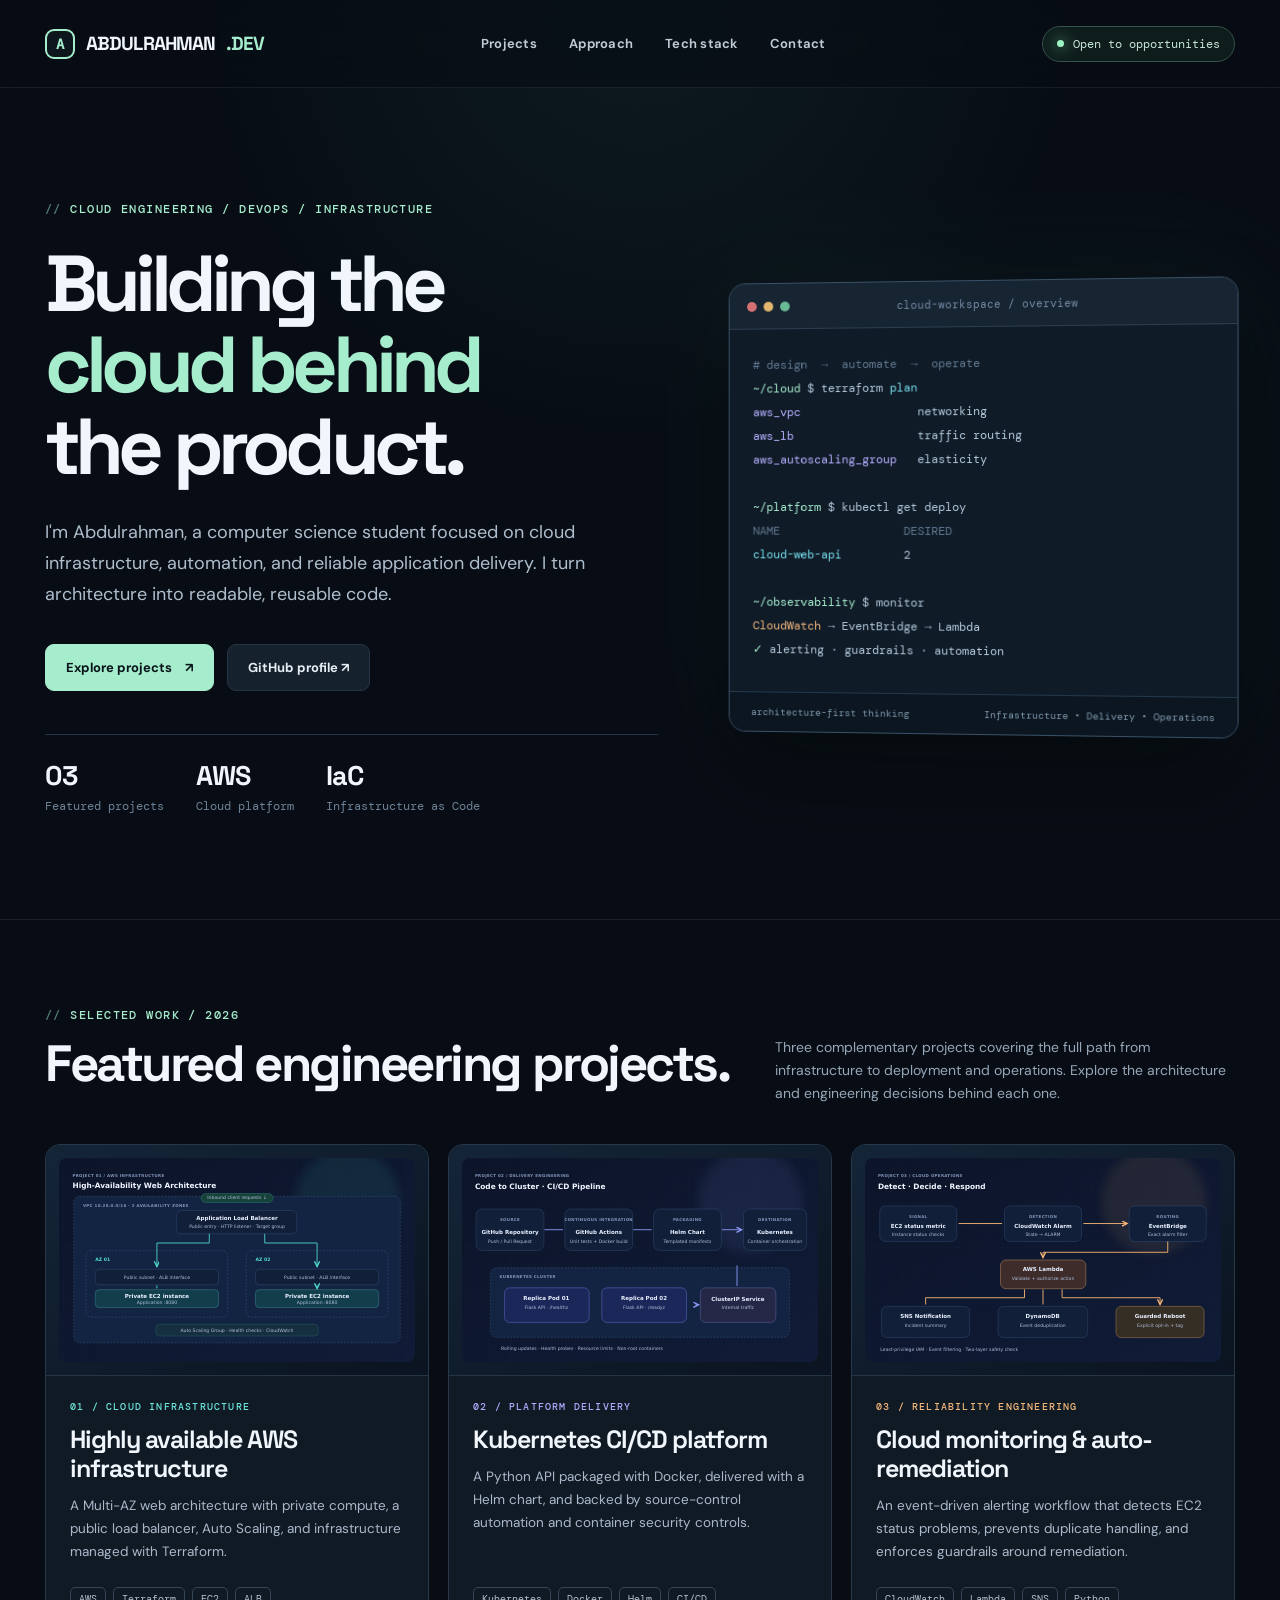
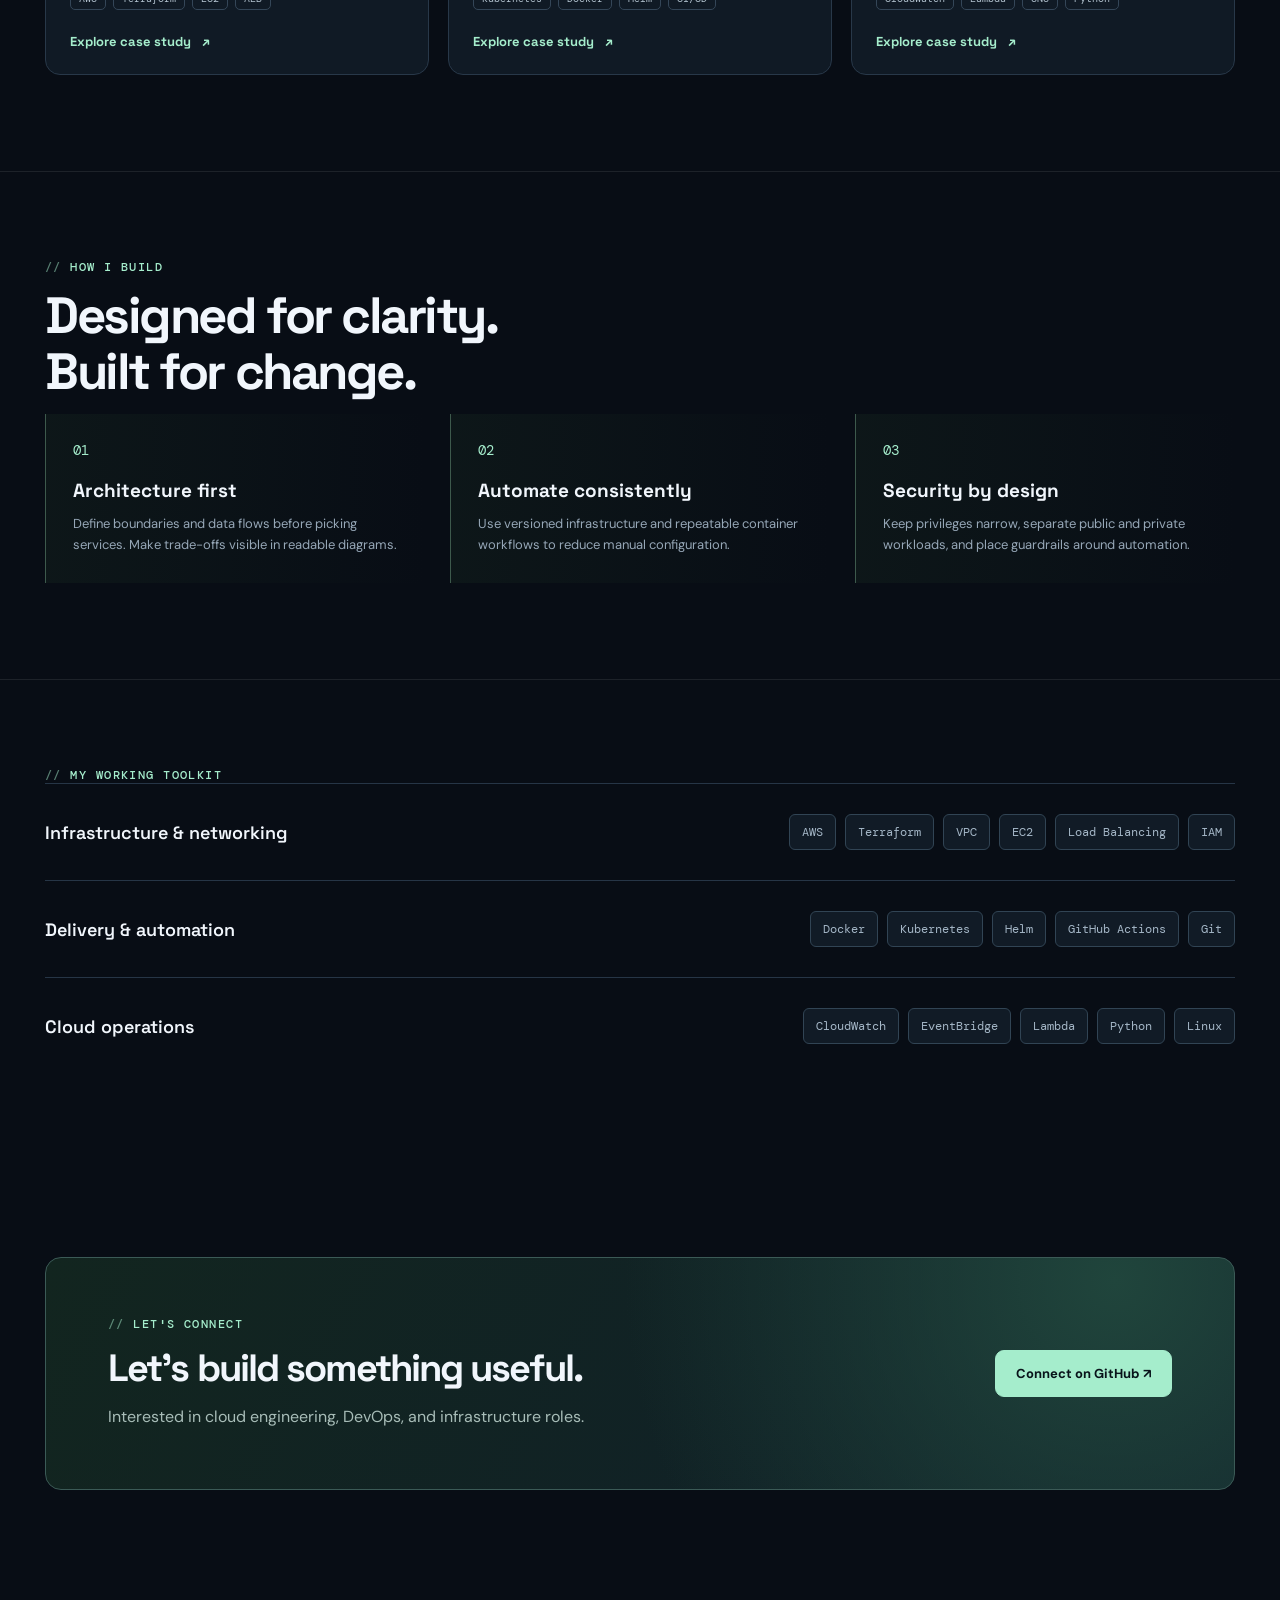
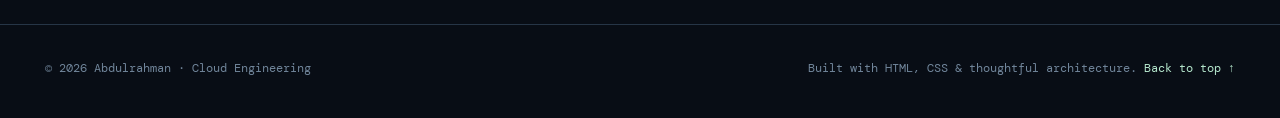
==== index.html @ 6d17c6c2 "Publish cloud engineering portfolio source" ====
<!doctype html><html lang="en"><head>
<meta charset="UTF-8"><meta name="viewport" content="width=device-width,initial-scale=1">
<meta name="description" content="Cloud Engineering & DevOps portfolio: AWS Terraform Infrastructure, Kubernetes CI/CD, and automated cloud monitoring.">
<meta name="theme-color" content="#080d15"><title>Abdulrahman | Cloud Engineering & DevOps</title>
<link rel="stylesheet" href="styles.css"><link rel="icon" href="assets/favicon.svg" type="image/svg+xml">
</head><body>
<a class="skip-link" href="#main">Skip to content</a><div class="ambient" aria-hidden="true"></div>
<header class="site-header"><div class="container nav-wrap"><a class="wordmark" href="index.html" aria-label="Home"><span class="mark">A</span>ABDULRAHMAN<span class="name-light">.DEV</span></a>
<nav id="primary-nav" class="site-nav"><a href="#projects">Projects</a><a href="#approach">Approach</a><a href="#stack">Tech stack</a><a href="#contact">Contact</a></nav>
<div class="top-status"><span class="status-dot"></span>Open to opportunities</div><button class="mobile-toggle" aria-label="Toggle navigation" aria-controls="primary-nav" aria-expanded="false">☰</button></div></header>
<main id="main">
<section class="hero"><div class="container hero-grid"><div>
<div class="eyebrow">Cloud Engineering / DevOps / Infrastructure</div><h1>Building the<br><span class="grad">cloud behind</span><br>the product.</h1>
<p class="lead">I'm Abdulrahman, a computer science student focused on cloud infrastructure, automation, and reliable application delivery. I turn architecture into readable, reusable code.</p>
<div class="hero-actions"><a class="btn btn-primary" href="#projects">Explore projects <span aria-hidden="true">↗</span></a><a class="btn btn-ghost" href="https://github.com/abuda7mm" target="_blank" rel="noopener noreferrer">GitHub profile ↗</a></div>
<div class="stats"><div class="stat"><div class="n">03</div><div class="desc">Featured projects</div></div><div class="stat"><div class="n">AWS</div><div class="desc">Cloud platform</div></div><div class="stat"><div class="n">IaC</div><div class="desc">Infrastructure as Code</div></div></div></div>
<div class="terminal" aria-label="Illustration of infrastructure and deployment workflow"><div class="terminal-head"><span class="dot"></span><span class="dot"></span><span class="dot"></span><span class="terminal-title">cloud-workspace / overview</span></div>
<div class="terminal-code"><span class="comment"># design  →  automate  →  operate</span>
<span class="green">~/cloud</span> $ terraform <span class="cyan">plan</span>
<span class="purple">aws_vpc</span>                 networking
<span class="purple">aws_lb</span>                  traffic routing
<span class="purple">aws_autoscaling_group</span>   elasticity

<span class="green">~/platform</span> $ kubectl get deploy
<span class="comment">NAME                  DESIRED</span>
<span class="cyan">cloud-web-api</span>         2

<span class="green">~/observability</span> $ monitor
<span class="orange">CloudWatch</span> → EventBridge → Lambda
<span class="green">✓</span> alerting · guardrails · automation</div><div class="terminal-footer"><span>architecture-first thinking</span><span>Infrastructure • Delivery • Operations</span></div></div>
</div></section>
<section class="section section-border" id="projects"><div class="container"><div class="section-intro"><div><div class="eyebrow">Selected work / 2026</div><h2>Featured engineering projects.</h2></div><p>Three complementary projects covering the full path from infrastructure to deployment and operations. Explore the architecture and engineering decisions behind each one.</p></div>
<div class="projects-grid">
<article class="project-card"><a class="card-media" href="projects/aws-infrastructure.html"><img src="assets/architecture-aws.svg" alt="Architecture diagram showing an AWS load balancer and EC2 instances across two availability zones" loading="lazy"></a><div class="card-body"><div class="kicker">01 / Cloud infrastructure</div><h3>Highly available AWS infrastructure</h3><p>A Multi-AZ web architecture with private compute, a public load balancer, Auto Scaling, and infrastructure managed with Terraform.</p><div class="tags"><span class="tag">AWS</span><span class="tag">Terraform</span><span class="tag">EC2</span><span class="tag">ALB</span></div><a class="text-link" href="projects/aws-infrastructure.html">Explore case study <span aria-hidden="true">↗</span></a></div></article>
<article class="project-card"><a class="card-media" href="projects/kubernetes-cicd.html"><img src="assets/architecture-kubernetes.svg" alt="GitHub Actions build pipeline connected to a Helm-managed Kubernetes cluster" loading="lazy"></a><div class="card-body"><div class="kicker">02 / Platform delivery</div><h3>Kubernetes CI/CD platform</h3><p>A Python API packaged with Docker, delivered with a Helm chart, and backed by source-control automation and container security controls.</p><div class="tags"><span class="tag">Kubernetes</span><span class="tag">Docker</span><span class="tag">Helm</span><span class="tag">CI/CD</span></div><a class="text-link" href="projects/kubernetes-cicd.html">Explore case study <span aria-hidden="true">↗</span></a></div></article>
<article class="project-card"><a class="card-media" href="projects/cloud-operations.html"><img src="assets/architecture-operations.svg" alt="AWS monitoring architecture with CloudWatch, EventBridge, Lambda, DynamoDB and SNS" loading="lazy"></a><div class="card-body"><div class="kicker">03 / Reliability engineering</div><h3>Cloud monitoring & auto-remediation</h3><p>An event-driven alerting workflow that detects EC2 status problems, prevents duplicate handling, and enforces guardrails around remediation.</p><div class="tags"><span class="tag">CloudWatch</span><span class="tag">Lambda</span><span class="tag">SNS</span><span class="tag">Python</span></div><a class="text-link" href="projects/cloud-operations.html">Explore case study <span aria-hidden="true">↗</span></a></div></article>
</div></div></section>
<section class="section section-border" id="approach"><div class="container"><div class="eyebrow">How I build</div><h2>Designed for clarity.<br>Built for change.</h2><div class="approach"><article><div class="num">01</div><h3>Architecture first</h3><p>Define boundaries and data flows before picking services. Make trade-offs visible in readable diagrams.</p></article><article><div class="num">02</div><h3>Automate consistently</h3><p>Use versioned infrastructure and repeatable container workflows to reduce manual configuration.</p></article><article><div class="num">03</div><h3>Security by design</h3><p>Keep privileges narrow, separate public and private workloads, and place guardrails around automation.</p></article></div></div></section>
<section class="section section-border" id="stack"><div class="container"><div class="eyebrow">My working toolkit</div><div class="stack-section"><h3>Infrastructure & networking</h3><div class="stack-cloud"><span>AWS</span><span>Terraform</span><span>VPC</span><span>EC2</span><span>Load Balancing</span><span>IAM</span></div></div><div class="stack-section"><h3>Delivery & automation</h3><div class="stack-cloud"><span>Docker</span><span>Kubernetes</span><span>Helm</span><span>GitHub Actions</span><span>Git</span></div></div><div class="stack-section"><h3>Cloud operations</h3><div class="stack-cloud"><span>CloudWatch</span><span>EventBridge</span><span>Lambda</span><span>Python</span><span>Linux</span></div></div></div></section>
<section class="section" id="contact"><div class="container"><div class="contact-band"><div><div class="eyebrow">Let's connect</div><h2>Let's build something useful.</h2><p>Interested in cloud engineering, DevOps, and infrastructure roles.</p></div><a class="btn btn-primary" href="https://github.com/abuda7mm" target="_blank" rel="noopener noreferrer">Connect on GitHub ↗</a></div></div></section>
</main><footer class="footer"><div class="container footer-inner"><div>© <span data-year>2026</span> Abdulrahman · Cloud Engineering</div><div>Built with HTML, CSS & thoughtful architecture. <a href="#main">Back to top ↑</a></div></div></footer>
<script src="script.js" defer></script></body></html>
---- styles.css ----
@import url('https://fonts.googleapis.com/css2?family=DM+Mono:wght@400;500&family=DM+Sans:wght@400;500;600;700&family=Space+Grotesk:wght@400;500;600;700&display=swap');
:root{--bg:#080d15;--panel:#101927;--card:#121d2a;--text:#f1f6fc;--muted:#96a7b7;--soft:#6d8397;--line:#263546;--accent:#a5edcc;--cyan:#6be5dc;--purple:#b2aaff;--orange:#f4b77b;--max:1190px;--mono:'DM Mono',monospace;--sans:'DM Sans',Arial,sans-serif;--head:'Space Grotesk',var(--sans)}
*{box-sizing:border-box}html{scroll-behavior:smooth}body{margin:0;background:var(--bg);color:var(--text);font-family:var(--sans);font-size:16px;line-height:1.66;overflow-x:hidden}
a{color:inherit;text-decoration:none}button{font:inherit}::selection{background:#a5edcc;color:#0a1119}:focus-visible{outline:2px solid var(--accent);outline-offset:5px}img{max-width:100%;display:block}.container{width:min(var(--max),calc(100% - 56px));margin:auto}.skip-link{position:absolute;left:-9999px;top:8px;background:var(--accent);color:#080d15;padding:9px;z-index:20}.skip-link:focus{left:8px}
body:before{content:'';position:absolute;z-index:-1;left:50%;transform:translateX(-50%);top:-400px;width:1100px;height:950px;opacity:.27;background:radial-gradient(ellipse at 50% 43%,#19403e,transparent 56%)}.ambient{position:absolute;inset:0;pointer-events:none;z-index:-1;background:linear-gradient(90deg,transparent 49.92%,#ffffff04 50%,transparent 50.08%);background-size:86px 86px;mask-image:linear-gradient(to bottom,#0007,transparent 790px)}
.site-header{height:88px;display:flex;align-items:center;border-bottom:1px solid #ffffff12;background:#080d15b3;backdrop-filter:blur(18px);position:sticky;top:0;z-index:10}.nav-wrap{display:flex;align-items:center;justify-content:space-between;gap:32px}.wordmark{display:flex;align-items:center;gap:11px;font:700 19px var(--head);letter-spacing:-.9px;white-space:nowrap}.mark{width:30px;height:30px;border:2px solid #a5edcc;border-radius:9px;display:grid;place-items:center;font:700 14px var(--mono);color:#a5edcc;background:#a5edcc0c}.name-light{color:var(--accent)}.site-nav{display:flex;gap:32px;align-items:center}.site-nav a{color:#c1ccd8;font-size:13px;font-weight:650;letter-spacing:.02em;transition:color .2s}.site-nav a:hover,.site-nav a[aria-current=page]{color:var(--accent)}.top-status{display:flex;align-items:center;gap:9px;border:1px solid #345247;background:#142822a3;padding:9px 14px;border-radius:30px;color:#c6e5d7;font:12px var(--mono)}.status-dot{width:7px;height:7px;background:#9df5c4;border-radius:100%;box-shadow:0 0 15px #9df5c4}.mobile-toggle{display:none;background:transparent;color:#fff;border:1px solid var(--line);width:40px;height:40px;border-radius:9px;cursor:pointer;font-size:18px}
.eyebrow{font:500 12px var(--mono);color:var(--accent);letter-spacing:.12em;text-transform:uppercase}.eyebrow:before{content:'// ';opacity:.5}.hero{padding:113px 0 105px}.hero-grid{display:grid;grid-template-columns:1.09fr .91fr;align-items:center;gap:66px}.hero h1{font:700 clamp(49px,6.2vw,89px)/1.025 var(--head);letter-spacing:-.073em;margin:26px 0 30px}.hero h1 .grad{color:#a5edcc}.hero .lead{max-width:630px;color:#afbecd;font-size:18px;line-height:1.72;margin:0 0 34px}.hero-actions{display:flex;gap:13px;flex-wrap:wrap}.btn{display:inline-flex;align-items:center;justify-content:center;gap:13px;padding:12px 20px;border-radius:9px;font-size:13px;font-weight:700;border:1px solid var(--line);transition:.18s}.btn:hover{transform:translateY(-2px);border-color:#a5edcc99}.btn-primary{background:var(--accent);border-color:var(--accent);color:#08131a}.btn-ghost{color:#e6eef5;background:#15212c}.stats{display:flex;flex-wrap:wrap;gap:32px;margin-top:43px;padding-top:25px;border-top:1px solid var(--line)}.stat .n{font:700 27px var(--head);letter-spacing:-1px;line-height:1.2}.stat .desc{font:12px var(--mono);color:var(--soft);margin-top:5px}
.terminal{border-radius:17px;overflow:hidden;background:#101b28;border:1px solid #395167;box-shadow:0 45px 85px #0007,0 0 120px #4bdbad10;position:relative;transform:perspective(1100px) rotateY(-4deg)}.terminal-head{height:46px;border-bottom:1px solid #2c3e50;display:flex;gap:7px;align-items:center;padding:0 18px;background:#172432}.dot{width:10px;height:10px;border-radius:50%;background:#d37172}.dot:nth-child(2){background:#e1b86d}.dot:nth-child(3){background:#68bb94}.terminal-title{color:#748ca5;font:11px var(--mono);margin:auto;padding-right:37px}.terminal-code{padding:24px 24px 31px;font:12px/2 var(--mono);white-space:pre-wrap;color:#b2c8d9}.green{color:#a5edcc}.cyan{color:#75ddec}.purple{color:#b6b0ff}.orange{color:#f0b67b}.comment{color:#60788f}.terminal-footer{padding:13px 22px;background:#0c1621;border-top:1px solid #23394b;display:flex;justify-content:space-between;color:#7c98aa;font:10px var(--mono);gap:10px}
.section{padding:87px 0 96px}.section-border{border-top:1px solid #ffffff16}.section-intro{display:flex;justify-content:space-between;gap:30px;align-items:end;margin-bottom:39px}.section h2{font:700 clamp(34px,4vw,51px)/1.11 var(--head);letter-spacing:-.048em;margin:13px 0}.section-intro p{max-width:460px;color:var(--muted);margin:0;font-size:14px}.projects-grid{display:grid;grid-template-columns:repeat(3,minmax(0,1fr));gap:19px}.project-card{display:flex;flex-direction:column;background:#101a25;border:1px solid #283849;border-radius:15px;overflow:hidden;transition:transform .2s,border-color .2s}.project-card:hover{transform:translateY(-5px);border-color:#578b86}.card-media{padding:13px;background:linear-gradient(150deg,#142538,#0b1420);border-bottom:1px solid var(--line)}.card-media img{border-radius:8px;aspect-ratio:1.75;object-fit:cover;width:100%}.card-body{padding:24px;display:flex;flex-direction:column;flex:1}.kicker{font:500 10px var(--mono);letter-spacing:.12em;color:var(--cyan);text-transform:uppercase}.project-card:nth-child(2) .kicker{color:var(--purple)}.project-card:nth-child(3) .kicker{color:var(--orange)}.project-card h3{font:650 25px/1.16 var(--head);letter-spacing:-.04em;margin:12px 0 12px}.project-card p{font-size:13.5px;color:#aab9ca;line-height:1.7;flex:1;margin:0}.tags{display:flex;flex-wrap:wrap;gap:7px;margin:23px 0}.tag{border:1px solid #344658;color:#b4c4d0;border-radius:5px;padding:4px 8px;font:10px var(--mono)}.text-link{color:var(--accent);font:700 13px var(--head);display:inline-flex;gap:11px;align-items:center}.text-link:hover{gap:15px}.approach{display:grid;grid-template-columns:1fr 1fr 1fr;gap:25px}.approach article{padding:27px;border-left:1px solid #3d594c;background:linear-gradient(90deg,#14241e6b,transparent)}.approach .num{font:14px var(--mono);color:var(--accent)}.approach h3{font:700 19px var(--head);margin:19px 0 10px}.approach p{font-size:13px;color:var(--muted);margin:0}.stack-section{display:flex;justify-content:space-between;align-items:center;gap:32px;padding:30px 0;border-top:1px solid var(--line)}.stack-section h3{font:600 18px var(--head);margin:0}.stack-cloud{display:flex;flex-wrap:wrap;gap:9px;justify-content:flex-end}.stack-cloud span{font:12px var(--mono);border:1px solid #314454;border-radius:6px;padding:9px 12px;color:#a5b7c7;background:#111b26}
.contact-band{padding:58px 62px;border-radius:16px;border:1px solid #3b5a56;background:radial-gradient(circle at 90% 10%,#20453c,transparent 45%),linear-gradient(120deg,#12251f,#10202a);display:flex;align-items:center;justify-content:space-between;gap:28px}.contact-band h2{margin:12px 0 12px;font:700 38px var(--head);letter-spacing:-.05em}.contact-band p{color:#a8bdb8;margin:0}.footer{padding:35px 0 42px;border-top:1px solid var(--line);margin-top:38px}.footer-inner{display:flex;justify-content:space-between;gap:25px;color:#71869b;font:12px var(--mono)}.footer-inner a{color:#b6e8ce}
/* detail pages */
.detail-hero{padding:84px 0 65px}.breadcrumbs{font:12px var(--mono);color:#8c9ba8;margin-bottom:35px}.breadcrumbs a{color:#a7e6ca}.detail-hero h1{font:700 clamp(45px,6vw,75px)/1.07 var(--head);letter-spacing:-.062em;max-width:1020px;margin:22px 0}.detail-summary{font-size:19px;color:#a9bbca;max-width:760px;margin-bottom:26px}.detail-main-image{width:100%;border:1px solid #3d5266;background:#101927;border-radius:17px;padding:9px;margin-top:40px}.detail-main-image img{width:100%;border-radius:10px}.image-caption{color:#738aa0;font:11px var(--mono);margin:13px 0 0;text-align:center}.detail-grid{display:grid;grid-template-columns:minmax(0,2fr) minmax(240px,1fr);gap:84px;margin:8px 0 74px}.detail-copy h2{font:700 30px var(--head);letter-spacing:-.05em;line-height:1.2;margin:39px 0 15px}.detail-copy h2:first-child{margin-top:0}.detail-copy p{color:#b2c0cd;font-size:15px;line-height:1.87}.detail-copy ul{color:#b2c0cd;line-height:2;padding-left:21px}.detail-copy li{padding-left:6px}.detail-copy strong{color:#f2f7fa}.aside{border-top:1px solid var(--line);padding-top:20px}.aside-label{font:10px var(--mono);text-transform:uppercase;letter-spacing:.16em;color:#8c9fae}.aside-value{font:13px var(--mono);line-height:1.9;color:#d4e1ec;margin:10px 0 30px}.aside .tag{display:inline-flex;margin:0 4px 7px 0}.aside a.btn{width:100%;margin:5px 0}.steps{display:grid;grid-template-columns:repeat(3,minmax(0,1fr));gap:18px;margin-top:23px}.step{padding:23px;border:1px solid var(--line);background:#111c27;border-radius:12px}.step-index{font:14px var(--mono);color:#96e9cb}.step h3{font:600 17px var(--head);margin:13px 0 8px}.step p{font-size:13px;color:#9aafbf;margin:0}.code-card{margin:21px 0 10px;background:#0c1522;border:1px solid #273b4b;border-radius:12px;overflow:auto}.code-heading{background:#152231;color:#a1b4c8;padding:12px 19px;border-bottom:1px solid #294052;font:11px var(--mono)}.code-card pre{padding:20px 23px;color:#c8e2da;font:12px/1.9 var(--mono);margin:0;overflow-x:auto}.back-projects{padding:24px 0 48px;border-top:1px solid var(--line)}
@media(max-width:1050px){.hero-grid{grid-template-columns:1fr;gap:43px}.hero{padding:85px 0}.terminal{transform:none;max-width:710px}.projects-grid{grid-template-columns:1fr 1fr}.approach{grid-template-columns:1fr 1fr}.detail-grid{gap:35px}.hero h1{max-width:800px}}
@media(max-width:700px){.container{width:min(var(--max),calc(100% - 32px))}.site-header{height:71px}.top-status{display:none}.mobile-toggle{display:block}.site-nav{display:none;position:absolute;top:70px;left:0;right:0;background:#101926;border-bottom:1px solid var(--line);padding:19px;flex-direction:column;gap:18px}.site-nav[data-open=true]{display:flex}.hero{padding:67px 0 77px}.hero h1{font-size:clamp(45px,12.5vw,70px)}.hero .lead{font-size:16px}.terminal-code{font-size:10px;padding:14px}.stats{gap:24px}.section{padding:64px 0}.section-intro{display:block}.section-intro p{margin-top:14px}.projects-grid,.approach,.detail-grid,.steps{grid-template-columns:1fr}.contact-band{padding:33px 27px;display:block}.contact-band .btn{margin-top:25px}.contact-band h2{font-size:32px}.stack-section{display:block}.stack-cloud{justify-content:flex-start;margin-top:20px}.footer-inner{display:block}.footer-inner div+div{margin-top:12px}.detail-hero{padding:56px 0 47px}.detail-hero h1{font-size:44px}.detail-summary{font-size:16px}.detail-grid{gap:10px}.aside{order:-1}.detail-main-image{margin-top:22px}}
@media(prefers-reduced-motion:reduce){html{scroll-behavior:auto}*,*:before,*:after{transition:none!important}}
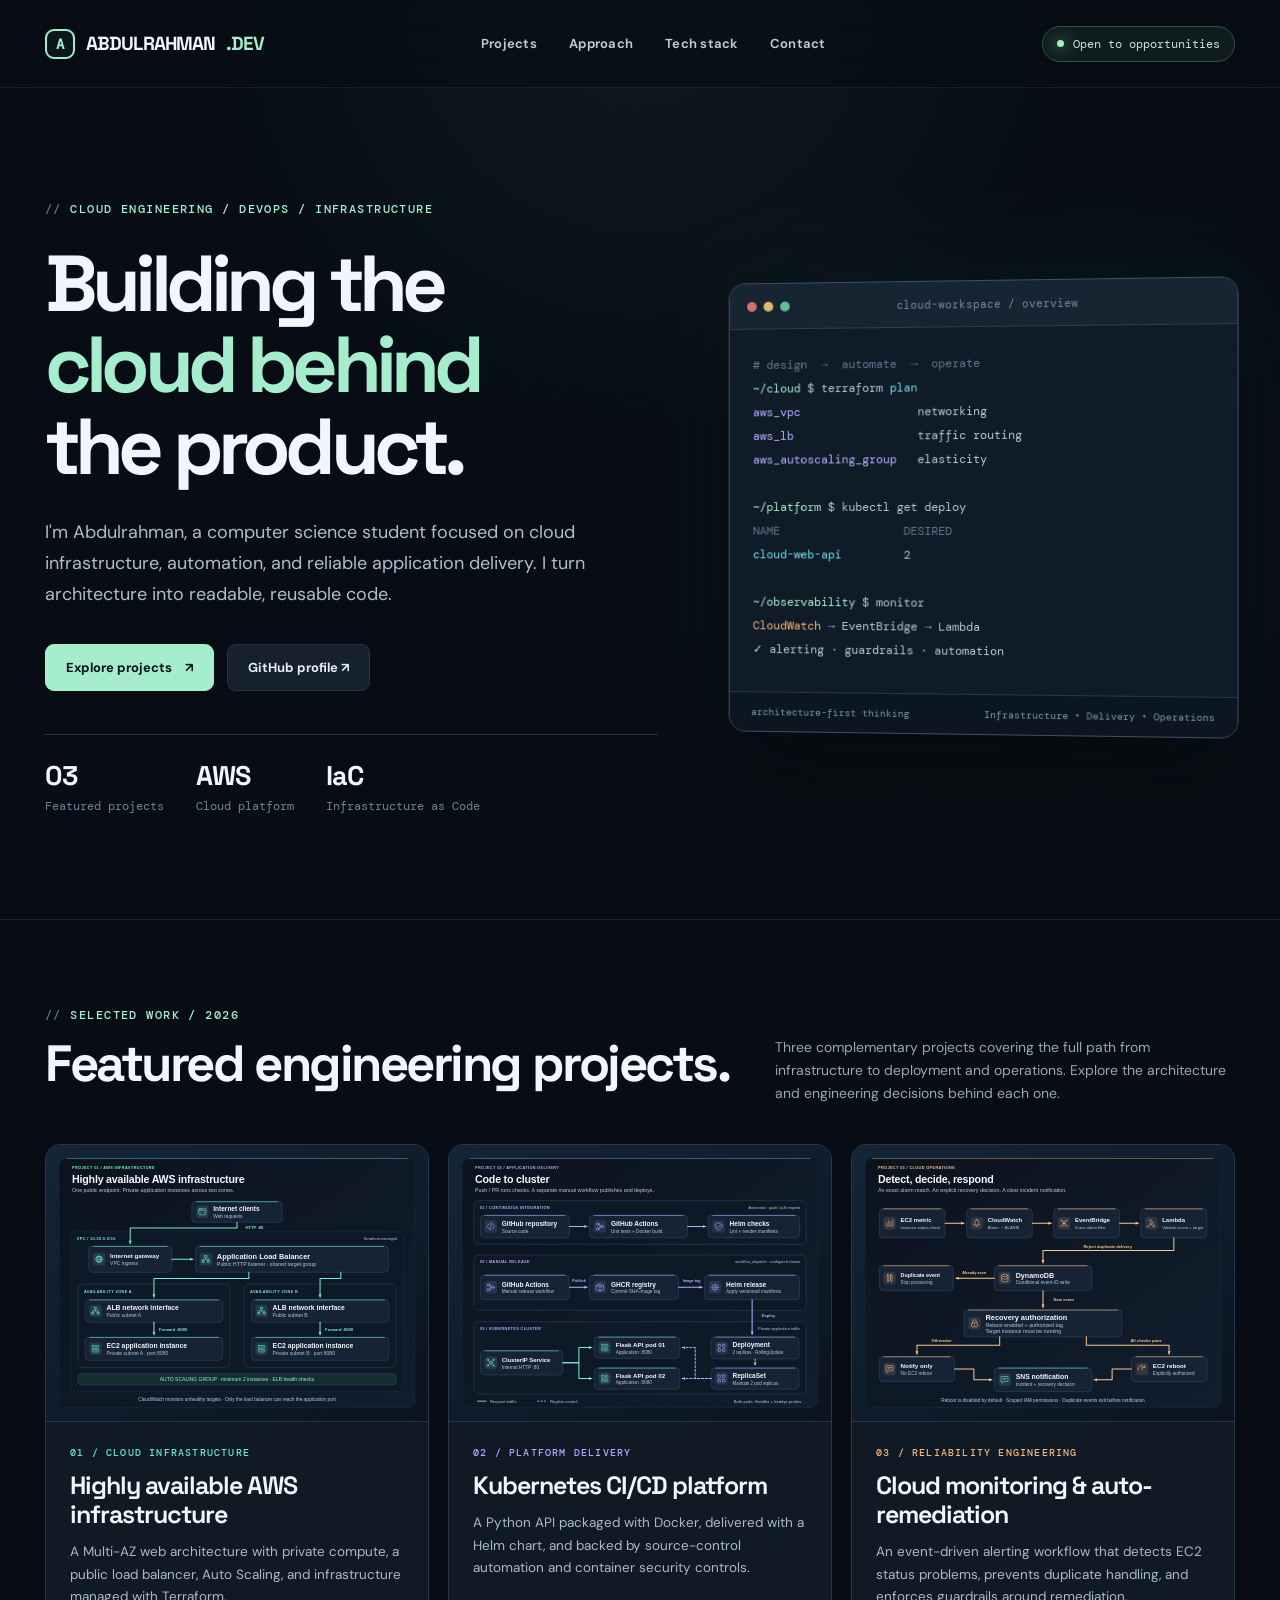
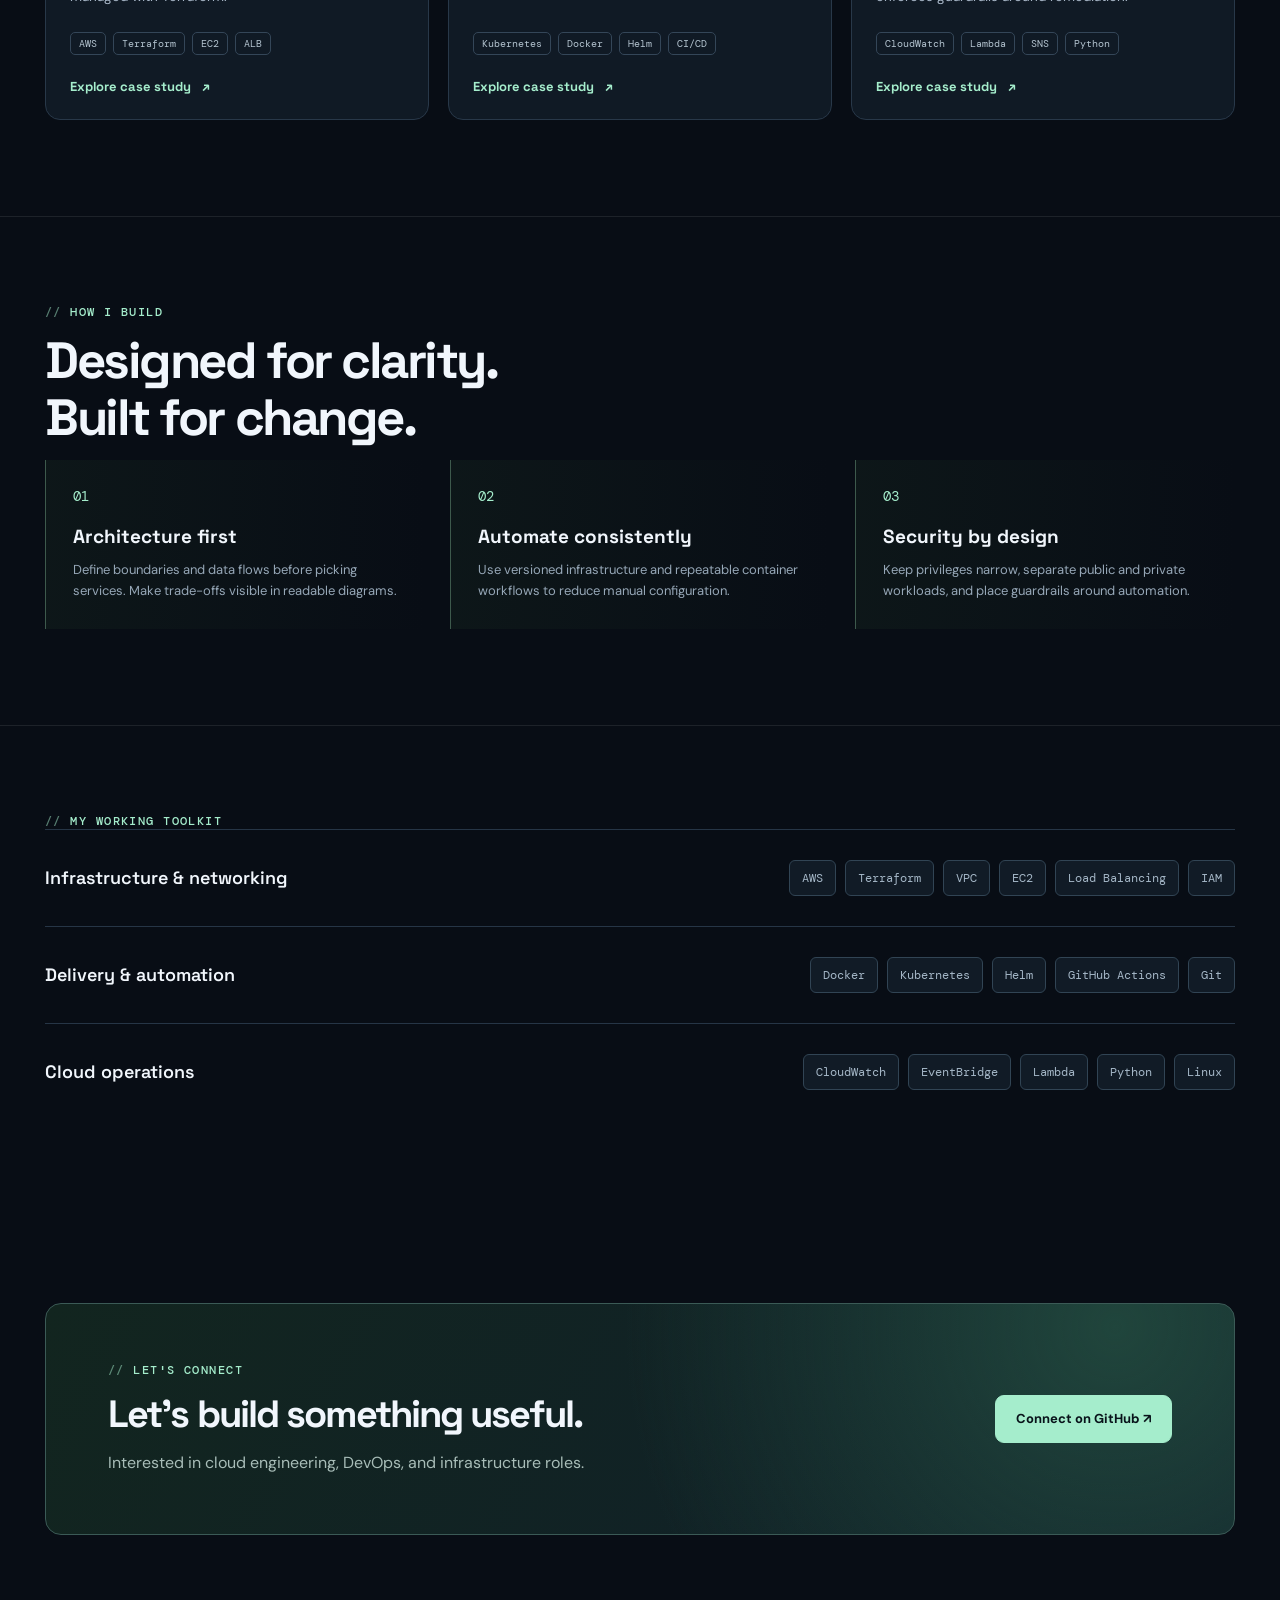
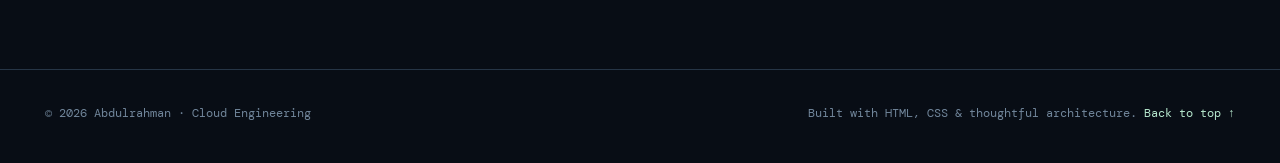
==== commit 0e854209: "Redraw architecture diagrams with accurate flows and mobile layouts" ====
--- a/index.html
+++ b/index.html
@@ -2,7 +2,7 @@
 <meta charset="UTF-8"><meta name="viewport" content="width=device-width,initial-scale=1">
 <meta name="description" content="Cloud Engineering & DevOps portfolio: AWS Terraform Infrastructure, Kubernetes CI/CD, and automated cloud monitoring.">
 <meta name="theme-color" content="#080d15"><title>Abdulrahman | Cloud Engineering & DevOps</title>
-<link rel="stylesheet" href="styles.css"><link rel="icon" href="assets/favicon.svg" type="image/svg+xml">
+<link rel="stylesheet" href="styles.css?v=20261029-diagrams"><link rel="icon" href="assets/favicon.svg" type="image/svg+xml">
 </head><body>
 <a class="skip-link" href="#main">Skip to content</a><div class="ambient" aria-hidden="true"></div>
 <header class="site-header"><div class="container nav-wrap"><a class="wordmark" href="index.html" aria-label="Home"><span class="mark">A</span>ABDULRAHMAN<span class="name-light">.DEV</span></a>
@@ -31,12 +31,13 @@
 </div></section>
 <section class="section section-border" id="projects"><div class="container"><div class="section-intro"><div><div class="eyebrow">Selected work / 2026</div><h2>Featured engineering projects.</h2></div><p>Three complementary projects covering the full path from infrastructure to deployment and operations. Explore the architecture and engineering decisions behind each one.</p></div>
 <div class="projects-grid">
-<article class="project-card"><a class="card-media" href="projects/aws-infrastructure.html"><img src="assets/architecture-aws.svg" alt="Architecture diagram showing an AWS load balancer and EC2 instances across two availability zones" loading="lazy"></a><div class="card-body"><div class="kicker">01 / Cloud infrastructure</div><h3>Highly available AWS infrastructure</h3><p>A Multi-AZ web architecture with private compute, a public load balancer, Auto Scaling, and infrastructure managed with Terraform.</p><div class="tags"><span class="tag">AWS</span><span class="tag">Terraform</span><span class="tag">EC2</span><span class="tag">ALB</span></div><a class="text-link" href="projects/aws-infrastructure.html">Explore case study <span aria-hidden="true">↗</span></a></div></article>
-<article class="project-card"><a class="card-media" href="projects/kubernetes-cicd.html"><img src="assets/architecture-kubernetes.svg" alt="GitHub Actions build pipeline connected to a Helm-managed Kubernetes cluster" loading="lazy"></a><div class="card-body"><div class="kicker">02 / Platform delivery</div><h3>Kubernetes CI/CD platform</h3><p>A Python API packaged with Docker, delivered with a Helm chart, and backed by source-control automation and container security controls.</p><div class="tags"><span class="tag">Kubernetes</span><span class="tag">Docker</span><span class="tag">Helm</span><span class="tag">CI/CD</span></div><a class="text-link" href="projects/kubernetes-cicd.html">Explore case study <span aria-hidden="true">↗</span></a></div></article>
-<article class="project-card"><a class="card-media" href="projects/cloud-operations.html"><img src="assets/architecture-operations.svg" alt="AWS monitoring architecture with CloudWatch, EventBridge, Lambda, DynamoDB and SNS" loading="lazy"></a><div class="card-body"><div class="kicker">03 / Reliability engineering</div><h3>Cloud monitoring & auto-remediation</h3><p>An event-driven alerting workflow that detects EC2 status problems, prevents duplicate handling, and enforces guardrails around remediation.</p><div class="tags"><span class="tag">CloudWatch</span><span class="tag">Lambda</span><span class="tag">SNS</span><span class="tag">Python</span></div><a class="text-link" href="projects/cloud-operations.html">Explore case study <span aria-hidden="true">↗</span></a></div></article>
+<article class="project-card"><a class="card-media" href="projects/aws-infrastructure.html"><img src="assets/architecture-aws.svg?v=20261029-diagrams" alt="Architecture diagram showing an AWS load balancer and EC2 instances across two availability zones" loading="lazy"></a><div class="card-body"><div class="kicker">01 / Cloud infrastructure</div><h3>Highly available AWS infrastructure</h3><p>A Multi-AZ web architecture with private compute, a public load balancer, Auto Scaling, and infrastructure managed with Terraform.</p><div class="tags"><span class="tag">AWS</span><span class="tag">Terraform</span><span class="tag">EC2</span><span class="tag">ALB</span></div><a class="text-link" href="projects/aws-infrastructure.html">Explore case study <span aria-hidden="true">↗</span></a></div></article>
+<article class="project-card"><a class="card-media" href="projects/kubernetes-cicd.html"><img src="assets/architecture-kubernetes.svg?v=20261029-diagrams" alt="GitHub Actions build pipeline connected to a Helm-managed Kubernetes cluster" loading="lazy"></a><div class="card-body"><div class="kicker">02 / Platform delivery</div><h3>Kubernetes CI/CD platform</h3><p>A Python API packaged with Docker, delivered with a Helm chart, and backed by source-control automation and container security controls.</p><div class="tags"><span class="tag">Kubernetes</span><span class="tag">Docker</span><span class="tag">Helm</span><span class="tag">CI/CD</span></div><a class="text-link" href="projects/kubernetes-cicd.html">Explore case study <span aria-hidden="true">↗</span></a></div></article>
+<article class="project-card"><a class="card-media" href="projects/cloud-operations.html"><img src="assets/architecture-operations.svg?v=20261029-diagrams" alt="AWS monitoring architecture with CloudWatch, EventBridge, Lambda, DynamoDB and SNS" loading="lazy"></a><div class="card-body"><div class="kicker">03 / Reliability engineering</div><h3>Cloud monitoring & auto-remediation</h3><p>An event-driven alerting workflow that detects EC2 status problems, prevents duplicate handling, and enforces guardrails around remediation.</p><div class="tags"><span class="tag">CloudWatch</span><span class="tag">Lambda</span><span class="tag">SNS</span><span class="tag">Python</span></div><a class="text-link" href="projects/cloud-operations.html">Explore case study <span aria-hidden="true">↗</span></a></div></article>
 </div></div></section>
 <section class="section section-border" id="approach"><div class="container"><div class="eyebrow">How I build</div><h2>Designed for clarity.<br>Built for change.</h2><div class="approach"><article><div class="num">01</div><h3>Architecture first</h3><p>Define boundaries and data flows before picking services. Make trade-offs visible in readable diagrams.</p></article><article><div class="num">02</div><h3>Automate consistently</h3><p>Use versioned infrastructure and repeatable container workflows to reduce manual configuration.</p></article><article><div class="num">03</div><h3>Security by design</h3><p>Keep privileges narrow, separate public and private workloads, and place guardrails around automation.</p></article></div></div></section>
 <section class="section section-border" id="stack"><div class="container"><div class="eyebrow">My working toolkit</div><div class="stack-section"><h3>Infrastructure & networking</h3><div class="stack-cloud"><span>AWS</span><span>Terraform</span><span>VPC</span><span>EC2</span><span>Load Balancing</span><span>IAM</span></div></div><div class="stack-section"><h3>Delivery & automation</h3><div class="stack-cloud"><span>Docker</span><span>Kubernetes</span><span>Helm</span><span>GitHub Actions</span><span>Git</span></div></div><div class="stack-section"><h3>Cloud operations</h3><div class="stack-cloud"><span>CloudWatch</span><span>EventBridge</span><span>Lambda</span><span>Python</span><span>Linux</span></div></div></div></section>
 <section class="section" id="contact"><div class="container"><div class="contact-band"><div><div class="eyebrow">Let's connect</div><h2>Let's build something useful.</h2><p>Interested in cloud engineering, DevOps, and infrastructure roles.</p></div><a class="btn btn-primary" href="https://github.com/abuda7mm" target="_blank" rel="noopener noreferrer">Connect on GitHub ↗</a></div></div></section>
 </main><footer class="footer"><div class="container footer-inner"><div>© <span data-year>2026</span> Abdulrahman · Cloud Engineering</div><div>Built with HTML, CSS & thoughtful architecture. <a href="#main">Back to top ↑</a></div></div></footer>
 <script src="script.js" defer></script></body></html>
+
--- a/styles.css
+++ b/styles.css
@@ -6,10 +6,11 @@
 .site-header{height:88px;display:flex;align-items:center;border-bottom:1px solid #ffffff12;background:#080d15b3;backdrop-filter:blur(18px);position:sticky;top:0;z-index:10}.nav-wrap{display:flex;align-items:center;justify-content:space-between;gap:32px}.wordmark{display:flex;align-items:center;gap:11px;font:700 19px var(--head);letter-spacing:-.9px;white-space:nowrap}.mark{width:30px;height:30px;border:2px solid #a5edcc;border-radius:9px;display:grid;place-items:center;font:700 14px var(--mono);color:#a5edcc;background:#a5edcc0c}.name-light{color:var(--accent)}.site-nav{display:flex;gap:32px;align-items:center}.site-nav a{color:#c1ccd8;font-size:13px;font-weight:650;letter-spacing:.02em;transition:color .2s}.site-nav a:hover,.site-nav a[aria-current=page]{color:var(--accent)}.top-status{display:flex;align-items:center;gap:9px;border:1px solid #345247;background:#142822a3;padding:9px 14px;border-radius:30px;color:#c6e5d7;font:12px var(--mono)}.status-dot{width:7px;height:7px;background:#9df5c4;border-radius:100%;box-shadow:0 0 15px #9df5c4}.mobile-toggle{display:none;background:transparent;color:#fff;border:1px solid var(--line);width:40px;height:40px;border-radius:9px;cursor:pointer;font-size:18px}
 .eyebrow{font:500 12px var(--mono);color:var(--accent);letter-spacing:.12em;text-transform:uppercase}.eyebrow:before{content:'// ';opacity:.5}.hero{padding:113px 0 105px}.hero-grid{display:grid;grid-template-columns:1.09fr .91fr;align-items:center;gap:66px}.hero h1{font:700 clamp(49px,6.2vw,89px)/1.025 var(--head);letter-spacing:-.073em;margin:26px 0 30px}.hero h1 .grad{color:#a5edcc}.hero .lead{max-width:630px;color:#afbecd;font-size:18px;line-height:1.72;margin:0 0 34px}.hero-actions{display:flex;gap:13px;flex-wrap:wrap}.btn{display:inline-flex;align-items:center;justify-content:center;gap:13px;padding:12px 20px;border-radius:9px;font-size:13px;font-weight:700;border:1px solid var(--line);transition:.18s}.btn:hover{transform:translateY(-2px);border-color:#a5edcc99}.btn-primary{background:var(--accent);border-color:var(--accent);color:#08131a}.btn-ghost{color:#e6eef5;background:#15212c}.stats{display:flex;flex-wrap:wrap;gap:32px;margin-top:43px;padding-top:25px;border-top:1px solid var(--line)}.stat .n{font:700 27px var(--head);letter-spacing:-1px;line-height:1.2}.stat .desc{font:12px var(--mono);color:var(--soft);margin-top:5px}
 .terminal{border-radius:17px;overflow:hidden;background:#101b28;border:1px solid #395167;box-shadow:0 45px 85px #0007,0 0 120px #4bdbad10;position:relative;transform:perspective(1100px) rotateY(-4deg)}.terminal-head{height:46px;border-bottom:1px solid #2c3e50;display:flex;gap:7px;align-items:center;padding:0 18px;background:#172432}.dot{width:10px;height:10px;border-radius:50%;background:#d37172}.dot:nth-child(2){background:#e1b86d}.dot:nth-child(3){background:#68bb94}.terminal-title{color:#748ca5;font:11px var(--mono);margin:auto;padding-right:37px}.terminal-code{padding:24px 24px 31px;font:12px/2 var(--mono);white-space:pre-wrap;color:#b2c8d9}.green{color:#a5edcc}.cyan{color:#75ddec}.purple{color:#b6b0ff}.orange{color:#f0b67b}.comment{color:#60788f}.terminal-footer{padding:13px 22px;background:#0c1621;border-top:1px solid #23394b;display:flex;justify-content:space-between;color:#7c98aa;font:10px var(--mono);gap:10px}
-.section{padding:87px 0 96px}.section-border{border-top:1px solid #ffffff16}.section-intro{display:flex;justify-content:space-between;gap:30px;align-items:end;margin-bottom:39px}.section h2{font:700 clamp(34px,4vw,51px)/1.11 var(--head);letter-spacing:-.048em;margin:13px 0}.section-intro p{max-width:460px;color:var(--muted);margin:0;font-size:14px}.projects-grid{display:grid;grid-template-columns:repeat(3,minmax(0,1fr));gap:19px}.project-card{display:flex;flex-direction:column;background:#101a25;border:1px solid #283849;border-radius:15px;overflow:hidden;transition:transform .2s,border-color .2s}.project-card:hover{transform:translateY(-5px);border-color:#578b86}.card-media{padding:13px;background:linear-gradient(150deg,#142538,#0b1420);border-bottom:1px solid var(--line)}.card-media img{border-radius:8px;aspect-ratio:1.75;object-fit:cover;width:100%}.card-body{padding:24px;display:flex;flex-direction:column;flex:1}.kicker{font:500 10px var(--mono);letter-spacing:.12em;color:var(--cyan);text-transform:uppercase}.project-card:nth-child(2) .kicker{color:var(--purple)}.project-card:nth-child(3) .kicker{color:var(--orange)}.project-card h3{font:650 25px/1.16 var(--head);letter-spacing:-.04em;margin:12px 0 12px}.project-card p{font-size:13.5px;color:#aab9ca;line-height:1.7;flex:1;margin:0}.tags{display:flex;flex-wrap:wrap;gap:7px;margin:23px 0}.tag{border:1px solid #344658;color:#b4c4d0;border-radius:5px;padding:4px 8px;font:10px var(--mono)}.text-link{color:var(--accent);font:700 13px var(--head);display:inline-flex;gap:11px;align-items:center}.text-link:hover{gap:15px}.approach{display:grid;grid-template-columns:1fr 1fr 1fr;gap:25px}.approach article{padding:27px;border-left:1px solid #3d594c;background:linear-gradient(90deg,#14241e6b,transparent)}.approach .num{font:14px var(--mono);color:var(--accent)}.approach h3{font:700 19px var(--head);margin:19px 0 10px}.approach p{font-size:13px;color:var(--muted);margin:0}.stack-section{display:flex;justify-content:space-between;align-items:center;gap:32px;padding:30px 0;border-top:1px solid var(--line)}.stack-section h3{font:600 18px var(--head);margin:0}.stack-cloud{display:flex;flex-wrap:wrap;gap:9px;justify-content:flex-end}.stack-cloud span{font:12px var(--mono);border:1px solid #314454;border-radius:6px;padding:9px 12px;color:#a5b7c7;background:#111b26}
+.section{padding:87px 0 96px}.section-border{border-top:1px solid #ffffff16}.section-intro{display:flex;justify-content:space-between;gap:30px;align-items:end;margin-bottom:39px}.section h2{font:700 clamp(34px,4vw,51px)/1.11 var(--head);letter-spacing:-.048em;margin:13px 0}.section-intro p{max-width:460px;color:var(--muted);margin:0;font-size:14px}.projects-grid{display:grid;grid-template-columns:repeat(3,minmax(0,1fr));gap:19px}.project-card{display:flex;flex-direction:column;background:#101a25;border:1px solid #283849;border-radius:15px;overflow:hidden;transition:transform .2s,border-color .2s}.project-card:hover{transform:translateY(-5px);border-color:#578b86}.card-media{padding:13px;background:linear-gradient(150deg,#142538,#0b1420);border-bottom:1px solid var(--line)}.card-media img{border-radius:8px;aspect-ratio:10/7;object-fit:contain;width:100%;height:auto}.card-body{padding:24px;display:flex;flex-direction:column;flex:1}.kicker{font:500 10px var(--mono);letter-spacing:.12em;color:var(--cyan);text-transform:uppercase}.project-card:nth-child(2) .kicker{color:var(--purple)}.project-card:nth-child(3) .kicker{color:var(--orange)}.project-card h3{font:650 25px/1.16 var(--head);letter-spacing:-.04em;margin:12px 0 12px}.project-card p{font-size:13.5px;color:#aab9ca;line-height:1.7;flex:1;margin:0}.tags{display:flex;flex-wrap:wrap;gap:7px;margin:23px 0}.tag{border:1px solid #344658;color:#b4c4d0;border-radius:5px;padding:4px 8px;font:10px var(--mono)}.text-link{color:var(--accent);font:700 13px var(--head);display:inline-flex;gap:11px;align-items:center}.text-link:hover{gap:15px}.approach{display:grid;grid-template-columns:1fr 1fr 1fr;gap:25px}.approach article{padding:27px;border-left:1px solid #3d594c;background:linear-gradient(90deg,#14241e6b,transparent)}.approach .num{font:14px var(--mono);color:var(--accent)}.approach h3{font:700 19px var(--head);margin:19px 0 10px}.approach p{font-size:13px;color:var(--muted);margin:0}.stack-section{display:flex;justify-content:space-between;align-items:center;gap:32px;padding:30px 0;border-top:1px solid var(--line)}.stack-section h3{font:600 18px var(--head);margin:0}.stack-cloud{display:flex;flex-wrap:wrap;gap:9px;justify-content:flex-end}.stack-cloud span{font:12px var(--mono);border:1px solid #314454;border-radius:6px;padding:9px 12px;color:#a5b7c7;background:#111b26}
 .contact-band{padding:58px 62px;border-radius:16px;border:1px solid #3b5a56;background:radial-gradient(circle at 90% 10%,#20453c,transparent 45%),linear-gradient(120deg,#12251f,#10202a);display:flex;align-items:center;justify-content:space-between;gap:28px}.contact-band h2{margin:12px 0 12px;font:700 38px var(--head);letter-spacing:-.05em}.contact-band p{color:#a8bdb8;margin:0}.footer{padding:35px 0 42px;border-top:1px solid var(--line);margin-top:38px}.footer-inner{display:flex;justify-content:space-between;gap:25px;color:#71869b;font:12px var(--mono)}.footer-inner a{color:#b6e8ce}
 /* detail pages */
-.detail-hero{padding:84px 0 65px}.breadcrumbs{font:12px var(--mono);color:#8c9ba8;margin-bottom:35px}.breadcrumbs a{color:#a7e6ca}.detail-hero h1{font:700 clamp(45px,6vw,75px)/1.07 var(--head);letter-spacing:-.062em;max-width:1020px;margin:22px 0}.detail-summary{font-size:19px;color:#a9bbca;max-width:760px;margin-bottom:26px}.detail-main-image{width:100%;border:1px solid #3d5266;background:#101927;border-radius:17px;padding:9px;margin-top:40px}.detail-main-image img{width:100%;border-radius:10px}.image-caption{color:#738aa0;font:11px var(--mono);margin:13px 0 0;text-align:center}.detail-grid{display:grid;grid-template-columns:minmax(0,2fr) minmax(240px,1fr);gap:84px;margin:8px 0 74px}.detail-copy h2{font:700 30px var(--head);letter-spacing:-.05em;line-height:1.2;margin:39px 0 15px}.detail-copy h2:first-child{margin-top:0}.detail-copy p{color:#b2c0cd;font-size:15px;line-height:1.87}.detail-copy ul{color:#b2c0cd;line-height:2;padding-left:21px}.detail-copy li{padding-left:6px}.detail-copy strong{color:#f2f7fa}.aside{border-top:1px solid var(--line);padding-top:20px}.aside-label{font:10px var(--mono);text-transform:uppercase;letter-spacing:.16em;color:#8c9fae}.aside-value{font:13px var(--mono);line-height:1.9;color:#d4e1ec;margin:10px 0 30px}.aside .tag{display:inline-flex;margin:0 4px 7px 0}.aside a.btn{width:100%;margin:5px 0}.steps{display:grid;grid-template-columns:repeat(3,minmax(0,1fr));gap:18px;margin-top:23px}.step{padding:23px;border:1px solid var(--line);background:#111c27;border-radius:12px}.step-index{font:14px var(--mono);color:#96e9cb}.step h3{font:600 17px var(--head);margin:13px 0 8px}.step p{font-size:13px;color:#9aafbf;margin:0}.code-card{margin:21px 0 10px;background:#0c1522;border:1px solid #273b4b;border-radius:12px;overflow:auto}.code-heading{background:#152231;color:#a1b4c8;padding:12px 19px;border-bottom:1px solid #294052;font:11px var(--mono)}.code-card pre{padding:20px 23px;color:#c8e2da;font:12px/1.9 var(--mono);margin:0;overflow-x:auto}.back-projects{padding:24px 0 48px;border-top:1px solid var(--line)}
+.detail-hero{padding:84px 0 65px}.breadcrumbs{font:12px var(--mono);color:#8c9ba8;margin-bottom:35px}.breadcrumbs a{color:#a7e6ca}.detail-hero h1{font:700 clamp(45px,6vw,75px)/1.07 var(--head);letter-spacing:-.062em;max-width:1020px;margin:22px 0}.detail-summary{font-size:19px;color:#a9bbca;max-width:760px;margin-bottom:26px}.detail-main-image{width:100%;scroll-margin-top:100px;border:1px solid #3d5266;background:#101927;border-radius:17px;padding:9px;margin:40px 0 0}.detail-main-image picture{display:block}.detail-main-image img{display:block;width:100%;height:auto;border-radius:10px}.image-caption{display:flex;align-items:center;justify-content:space-between;flex-wrap:wrap;gap:12px;color:#99afc3;font:11px/1.6 var(--mono);margin:13px 8px 5px}.image-caption a{color:var(--accent);font-size:12px;white-space:nowrap}.image-caption a:hover{text-decoration:underline}.detail-grid{display:grid;grid-template-columns:minmax(0,2fr) minmax(240px,1fr);gap:84px;margin:8px 0 74px}.detail-copy h2{font:700 30px var(--head);letter-spacing:-.05em;line-height:1.2;margin:39px 0 15px}.detail-copy h2:first-child{margin-top:0}.detail-copy p{color:#b2c0cd;font-size:15px;line-height:1.87}.detail-copy ul{color:#b2c0cd;line-height:2;padding-left:21px}.detail-copy li{padding-left:6px}.detail-copy strong{color:#f2f7fa}.aside{border-top:1px solid var(--line);padding-top:20px}.aside-label{font:10px var(--mono);text-transform:uppercase;letter-spacing:.16em;color:#8c9fae}.aside-value{font:13px var(--mono);line-height:1.9;color:#d4e1ec;margin:10px 0 30px}.aside .tag{display:inline-flex;margin:0 4px 7px 0}.aside a.btn{width:100%;margin:5px 0}.steps{display:grid;grid-template-columns:repeat(3,minmax(0,1fr));gap:18px;margin-top:23px}.step{padding:23px;border:1px solid var(--line);background:#111c27;border-radius:12px}.step-index{font:14px var(--mono);color:#96e9cb}.step h3{font:600 17px var(--head);margin:13px 0 8px}.step p{font-size:13px;color:#9aafbf;margin:0}.code-card{margin:21px 0 10px;background:#0c1522;border:1px solid #273b4b;border-radius:12px;overflow:auto}.code-heading{background:#152231;color:#a1b4c8;padding:12px 19px;border-bottom:1px solid #294052;font:11px var(--mono)}.code-card pre{padding:20px 23px;color:#c8e2da;font:12px/1.9 var(--mono);margin:0;overflow-x:auto}.back-projects{padding:24px 0 48px;border-top:1px solid var(--line)}
 @media(max-width:1050px){.hero-grid{grid-template-columns:1fr;gap:43px}.hero{padding:85px 0}.terminal{transform:none;max-width:710px}.projects-grid{grid-template-columns:1fr 1fr}.approach{grid-template-columns:1fr 1fr}.detail-grid{gap:35px}.hero h1{max-width:800px}}
-@media(max-width:700px){.container{width:min(var(--max),calc(100% - 32px))}.site-header{height:71px}.top-status{display:none}.mobile-toggle{display:block}.site-nav{display:none;position:absolute;top:70px;left:0;right:0;background:#101926;border-bottom:1px solid var(--line);padding:19px;flex-direction:column;gap:18px}.site-nav[data-open=true]{display:flex}.hero{padding:67px 0 77px}.hero h1{font-size:clamp(45px,12.5vw,70px)}.hero .lead{font-size:16px}.terminal-code{font-size:10px;padding:14px}.stats{gap:24px}.section{padding:64px 0}.section-intro{display:block}.section-intro p{margin-top:14px}.projects-grid,.approach,.detail-grid,.steps{grid-template-columns:1fr}.contact-band{padding:33px 27px;display:block}.contact-band .btn{margin-top:25px}.contact-band h2{font-size:32px}.stack-section{display:block}.stack-cloud{justify-content:flex-start;margin-top:20px}.footer-inner{display:block}.footer-inner div+div{margin-top:12px}.detail-hero{padding:56px 0 47px}.detail-hero h1{font-size:44px}.detail-summary{font-size:16px}.detail-grid{gap:10px}.aside{order:-1}.detail-main-image{margin-top:22px}}
+@media(max-width:700px){.container{width:min(var(--max),calc(100% - 32px))}.site-header{height:71px}.top-status{display:none}.mobile-toggle{display:block}.site-nav{display:none;position:absolute;top:70px;left:0;right:0;background:#101926;border-bottom:1px solid var(--line);padding:19px;flex-direction:column;gap:18px}.site-nav[data-open=true]{display:flex}.hero{padding:67px 0 77px}.hero h1{font-size:clamp(45px,12.5vw,70px)}.hero .lead{font-size:16px}.terminal-code{font-size:10px;padding:14px}.stats{gap:24px}.section{padding:64px 0}.section-intro{display:block}.section-intro p{margin-top:14px}.projects-grid,.approach,.detail-grid,.steps{grid-template-columns:1fr}.contact-band{padding:33px 27px;display:block}.contact-band .btn{margin-top:25px}.contact-band h2{font-size:32px}.stack-section{display:block}.stack-cloud{justify-content:flex-start;margin-top:20px}.footer-inner{display:block}.footer-inner div+div{margin-top:12px}.detail-hero{padding:56px 0 47px}.detail-hero h1{font-size:44px}.detail-summary{font-size:16px}.detail-grid{gap:10px}.aside{order:-1}.detail-main-image{margin-top:22px;padding:6px;border-radius:13px}.detail-main-image img{border-radius:8px}.image-caption{margin:12px 8px 6px;font-size:10px;gap:8px}}
 @media(prefers-reduced-motion:reduce){html{scroll-behavior:auto}*,*:before,*:after{transition:none!important}}
+
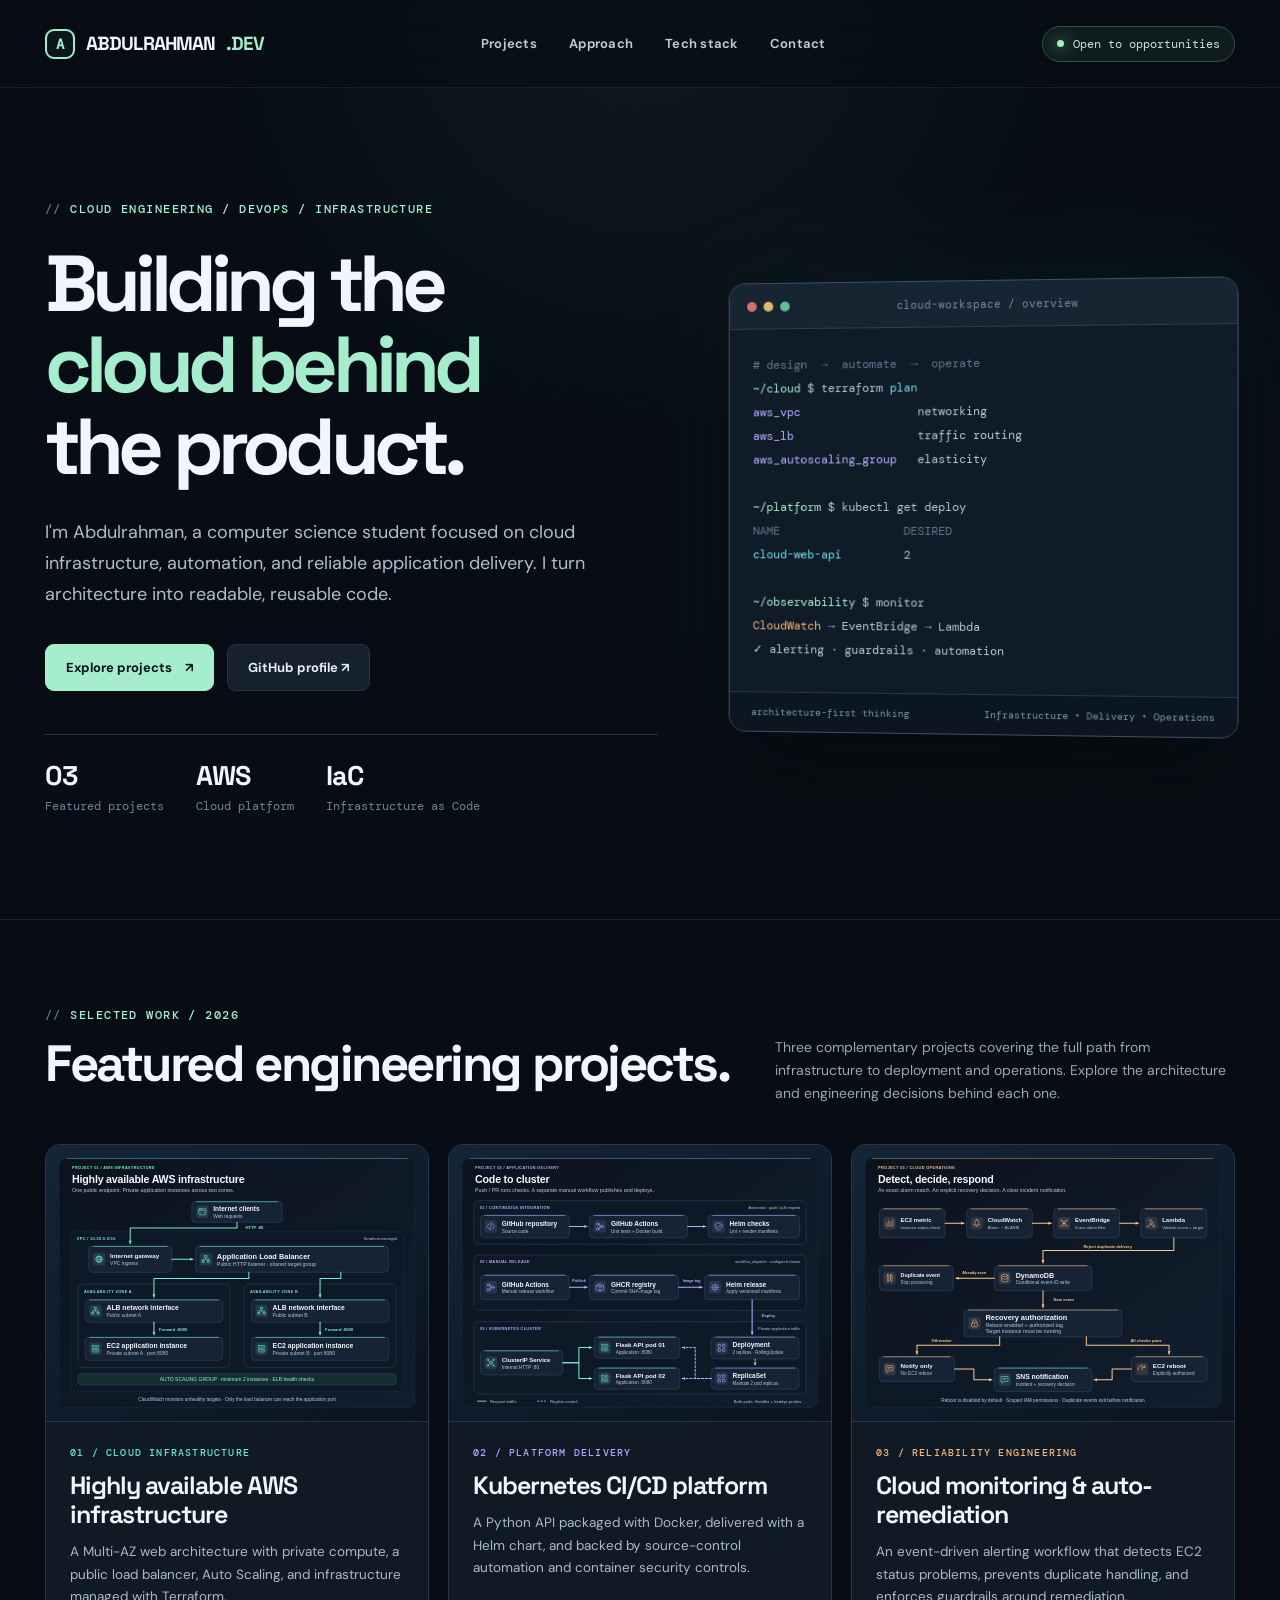
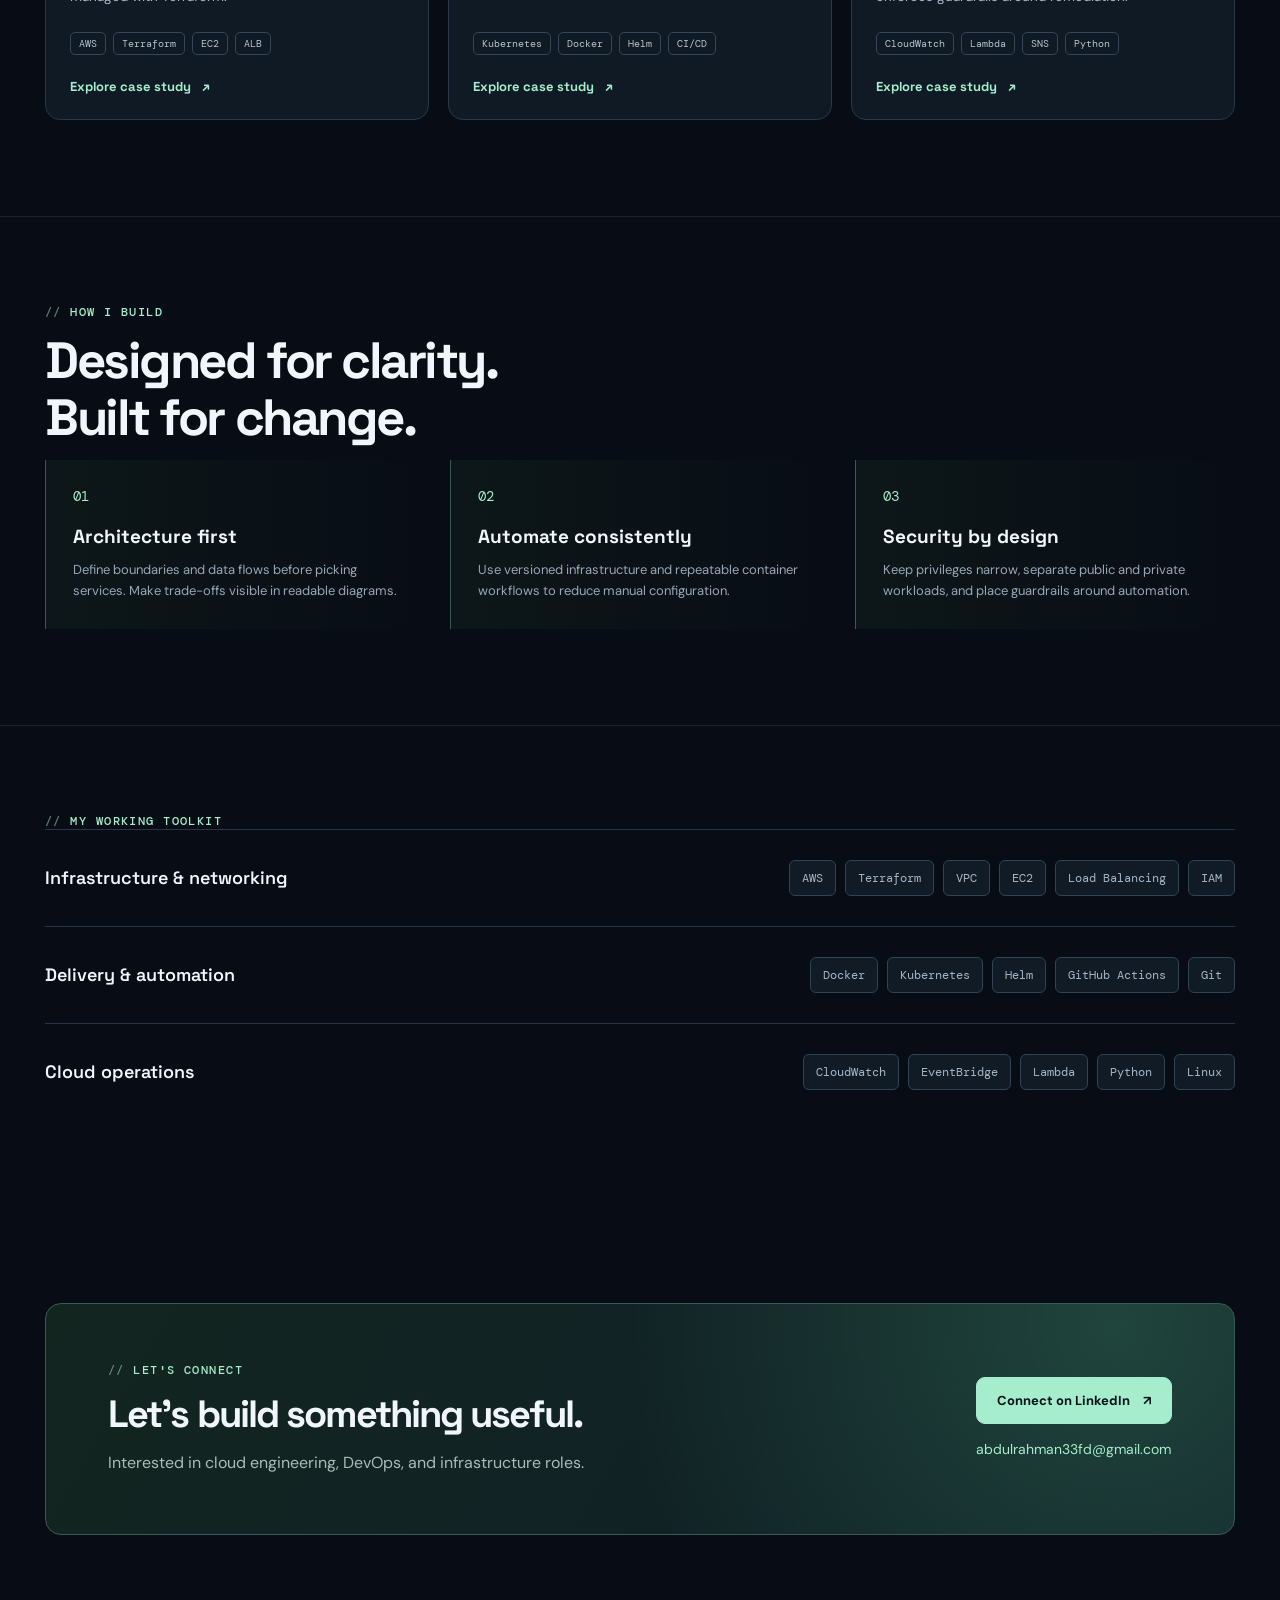
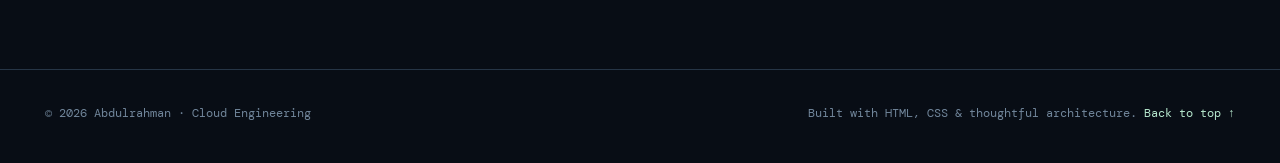
==== commit a211cdc1: "Update contact section with LinkedIn profile and email" ====
--- a/index.html
+++ b/index.html
@@ -2,7 +2,7 @@
 <meta charset="UTF-8"><meta name="viewport" content="width=device-width,initial-scale=1">
 <meta name="description" content="Cloud Engineering & DevOps portfolio: AWS Terraform Infrastructure, Kubernetes CI/CD, and automated cloud monitoring.">
 <meta name="theme-color" content="#080d15"><title>Abdulrahman | Cloud Engineering & DevOps</title>
-<link rel="stylesheet" href="styles.css?v=20261029-diagrams"><link rel="icon" href="assets/favicon.svg" type="image/svg+xml">
+<link rel="stylesheet" href="styles.css?v=20261029-contact"><link rel="icon" href="assets/favicon.svg" type="image/svg+xml">
 </head><body>
 <a class="skip-link" href="#main">Skip to content</a><div class="ambient" aria-hidden="true"></div>
 <header class="site-header"><div class="container nav-wrap"><a class="wordmark" href="index.html" aria-label="Home"><span class="mark">A</span>ABDULRAHMAN<span class="name-light">.DEV</span></a>
@@ -37,7 +37,7 @@
 </div></div></section>
 <section class="section section-border" id="approach"><div class="container"><div class="eyebrow">How I build</div><h2>Designed for clarity.<br>Built for change.</h2><div class="approach"><article><div class="num">01</div><h3>Architecture first</h3><p>Define boundaries and data flows before picking services. Make trade-offs visible in readable diagrams.</p></article><article><div class="num">02</div><h3>Automate consistently</h3><p>Use versioned infrastructure and repeatable container workflows to reduce manual configuration.</p></article><article><div class="num">03</div><h3>Security by design</h3><p>Keep privileges narrow, separate public and private workloads, and place guardrails around automation.</p></article></div></div></section>
 <section class="section section-border" id="stack"><div class="container"><div class="eyebrow">My working toolkit</div><div class="stack-section"><h3>Infrastructure & networking</h3><div class="stack-cloud"><span>AWS</span><span>Terraform</span><span>VPC</span><span>EC2</span><span>Load Balancing</span><span>IAM</span></div></div><div class="stack-section"><h3>Delivery & automation</h3><div class="stack-cloud"><span>Docker</span><span>Kubernetes</span><span>Helm</span><span>GitHub Actions</span><span>Git</span></div></div><div class="stack-section"><h3>Cloud operations</h3><div class="stack-cloud"><span>CloudWatch</span><span>EventBridge</span><span>Lambda</span><span>Python</span><span>Linux</span></div></div></div></section>
-<section class="section" id="contact"><div class="container"><div class="contact-band"><div><div class="eyebrow">Let's connect</div><h2>Let's build something useful.</h2><p>Interested in cloud engineering, DevOps, and infrastructure roles.</p></div><a class="btn btn-primary" href="https://github.com/abuda7mm" target="_blank" rel="noopener noreferrer">Connect on GitHub ↗</a></div></div></section>
+<section class="section" id="contact"><div class="container"><div class="contact-band"><div><div class="eyebrow">Let's connect</div><h2>Let's build something useful.</h2><p>Interested in cloud engineering, DevOps, and infrastructure roles.</p></div><div class="contact-actions"><a class="btn btn-primary" href="https://www.linkedin.com/in/abdulrahmannnn" target="_blank" rel="noopener noreferrer">Connect on LinkedIn <span aria-hidden="true">↗</span></a><a class="contact-email" href="mailto:abdulrahman33fd@gmail.com">abdulrahman33fd@gmail.com</a></div></div></div></section>
 </main><footer class="footer"><div class="container footer-inner"><div>© <span data-year>2026</span> Abdulrahman · Cloud Engineering</div><div>Built with HTML, CSS & thoughtful architecture. <a href="#main">Back to top ↑</a></div></div></footer>
 <script src="script.js" defer></script></body></html>
 
--- a/styles.css
+++ b/styles.css
@@ -9,8 +9,9 @@
 .section{padding:87px 0 96px}.section-border{border-top:1px solid #ffffff16}.section-intro{display:flex;justify-content:space-between;gap:30px;align-items:end;margin-bottom:39px}.section h2{font:700 clamp(34px,4vw,51px)/1.11 var(--head);letter-spacing:-.048em;margin:13px 0}.section-intro p{max-width:460px;color:var(--muted);margin:0;font-size:14px}.projects-grid{display:grid;grid-template-columns:repeat(3,minmax(0,1fr));gap:19px}.project-card{display:flex;flex-direction:column;background:#101a25;border:1px solid #283849;border-radius:15px;overflow:hidden;transition:transform .2s,border-color .2s}.project-card:hover{transform:translateY(-5px);border-color:#578b86}.card-media{padding:13px;background:linear-gradient(150deg,#142538,#0b1420);border-bottom:1px solid var(--line)}.card-media img{border-radius:8px;aspect-ratio:10/7;object-fit:contain;width:100%;height:auto}.card-body{padding:24px;display:flex;flex-direction:column;flex:1}.kicker{font:500 10px var(--mono);letter-spacing:.12em;color:var(--cyan);text-transform:uppercase}.project-card:nth-child(2) .kicker{color:var(--purple)}.project-card:nth-child(3) .kicker{color:var(--orange)}.project-card h3{font:650 25px/1.16 var(--head);letter-spacing:-.04em;margin:12px 0 12px}.project-card p{font-size:13.5px;color:#aab9ca;line-height:1.7;flex:1;margin:0}.tags{display:flex;flex-wrap:wrap;gap:7px;margin:23px 0}.tag{border:1px solid #344658;color:#b4c4d0;border-radius:5px;padding:4px 8px;font:10px var(--mono)}.text-link{color:var(--accent);font:700 13px var(--head);display:inline-flex;gap:11px;align-items:center}.text-link:hover{gap:15px}.approach{display:grid;grid-template-columns:1fr 1fr 1fr;gap:25px}.approach article{padding:27px;border-left:1px solid #3d594c;background:linear-gradient(90deg,#14241e6b,transparent)}.approach .num{font:14px var(--mono);color:var(--accent)}.approach h3{font:700 19px var(--head);margin:19px 0 10px}.approach p{font-size:13px;color:var(--muted);margin:0}.stack-section{display:flex;justify-content:space-between;align-items:center;gap:32px;padding:30px 0;border-top:1px solid var(--line)}.stack-section h3{font:600 18px var(--head);margin:0}.stack-cloud{display:flex;flex-wrap:wrap;gap:9px;justify-content:flex-end}.stack-cloud span{font:12px var(--mono);border:1px solid #314454;border-radius:6px;padding:9px 12px;color:#a5b7c7;background:#111b26}
 .contact-band{padding:58px 62px;border-radius:16px;border:1px solid #3b5a56;background:radial-gradient(circle at 90% 10%,#20453c,transparent 45%),linear-gradient(120deg,#12251f,#10202a);display:flex;align-items:center;justify-content:space-between;gap:28px}.contact-band h2{margin:12px 0 12px;font:700 38px var(--head);letter-spacing:-.05em}.contact-band p{color:#a8bdb8;margin:0}.footer{padding:35px 0 42px;border-top:1px solid var(--line);margin-top:38px}.footer-inner{display:flex;justify-content:space-between;gap:25px;color:#71869b;font:12px var(--mono)}.footer-inner a{color:#b6e8ce}
 /* detail pages */
+.contact-actions{display:flex;flex-direction:column;align-items:flex-start;gap:14px;min-width:0;max-width:100%}.contact-actions .btn{white-space:nowrap}.contact-email{max-width:100%;color:var(--accent);font-size:14px;overflow-wrap:anywhere}.contact-email:hover{text-decoration:underline}
 .detail-hero{padding:84px 0 65px}.breadcrumbs{font:12px var(--mono);color:#8c9ba8;margin-bottom:35px}.breadcrumbs a{color:#a7e6ca}.detail-hero h1{font:700 clamp(45px,6vw,75px)/1.07 var(--head);letter-spacing:-.062em;max-width:1020px;margin:22px 0}.detail-summary{font-size:19px;color:#a9bbca;max-width:760px;margin-bottom:26px}.detail-main-image{width:100%;scroll-margin-top:100px;border:1px solid #3d5266;background:#101927;border-radius:17px;padding:9px;margin:40px 0 0}.detail-main-image picture{display:block}.detail-main-image img{display:block;width:100%;height:auto;border-radius:10px}.image-caption{display:flex;align-items:center;justify-content:space-between;flex-wrap:wrap;gap:12px;color:#99afc3;font:11px/1.6 var(--mono);margin:13px 8px 5px}.image-caption a{color:var(--accent);font-size:12px;white-space:nowrap}.image-caption a:hover{text-decoration:underline}.detail-grid{display:grid;grid-template-columns:minmax(0,2fr) minmax(240px,1fr);gap:84px;margin:8px 0 74px}.detail-copy h2{font:700 30px var(--head);letter-spacing:-.05em;line-height:1.2;margin:39px 0 15px}.detail-copy h2:first-child{margin-top:0}.detail-copy p{color:#b2c0cd;font-size:15px;line-height:1.87}.detail-copy ul{color:#b2c0cd;line-height:2;padding-left:21px}.detail-copy li{padding-left:6px}.detail-copy strong{color:#f2f7fa}.aside{border-top:1px solid var(--line);padding-top:20px}.aside-label{font:10px var(--mono);text-transform:uppercase;letter-spacing:.16em;color:#8c9fae}.aside-value{font:13px var(--mono);line-height:1.9;color:#d4e1ec;margin:10px 0 30px}.aside .tag{display:inline-flex;margin:0 4px 7px 0}.aside a.btn{width:100%;margin:5px 0}.steps{display:grid;grid-template-columns:repeat(3,minmax(0,1fr));gap:18px;margin-top:23px}.step{padding:23px;border:1px solid var(--line);background:#111c27;border-radius:12px}.step-index{font:14px var(--mono);color:#96e9cb}.step h3{font:600 17px var(--head);margin:13px 0 8px}.step p{font-size:13px;color:#9aafbf;margin:0}.code-card{margin:21px 0 10px;background:#0c1522;border:1px solid #273b4b;border-radius:12px;overflow:auto}.code-heading{background:#152231;color:#a1b4c8;padding:12px 19px;border-bottom:1px solid #294052;font:11px var(--mono)}.code-card pre{padding:20px 23px;color:#c8e2da;font:12px/1.9 var(--mono);margin:0;overflow-x:auto}.back-projects{padding:24px 0 48px;border-top:1px solid var(--line)}
 @media(max-width:1050px){.hero-grid{grid-template-columns:1fr;gap:43px}.hero{padding:85px 0}.terminal{transform:none;max-width:710px}.projects-grid{grid-template-columns:1fr 1fr}.approach{grid-template-columns:1fr 1fr}.detail-grid{gap:35px}.hero h1{max-width:800px}}
-@media(max-width:700px){.container{width:min(var(--max),calc(100% - 32px))}.site-header{height:71px}.top-status{display:none}.mobile-toggle{display:block}.site-nav{display:none;position:absolute;top:70px;left:0;right:0;background:#101926;border-bottom:1px solid var(--line);padding:19px;flex-direction:column;gap:18px}.site-nav[data-open=true]{display:flex}.hero{padding:67px 0 77px}.hero h1{font-size:clamp(45px,12.5vw,70px)}.hero .lead{font-size:16px}.terminal-code{font-size:10px;padding:14px}.stats{gap:24px}.section{padding:64px 0}.section-intro{display:block}.section-intro p{margin-top:14px}.projects-grid,.approach,.detail-grid,.steps{grid-template-columns:1fr}.contact-band{padding:33px 27px;display:block}.contact-band .btn{margin-top:25px}.contact-band h2{font-size:32px}.stack-section{display:block}.stack-cloud{justify-content:flex-start;margin-top:20px}.footer-inner{display:block}.footer-inner div+div{margin-top:12px}.detail-hero{padding:56px 0 47px}.detail-hero h1{font-size:44px}.detail-summary{font-size:16px}.detail-grid{gap:10px}.aside{order:-1}.detail-main-image{margin-top:22px;padding:6px;border-radius:13px}.detail-main-image img{border-radius:8px}.image-caption{margin:12px 8px 6px;font-size:10px;gap:8px}}
+@media(max-width:700px){.container{width:min(var(--max),calc(100% - 32px))}.site-header{height:71px}.top-status{display:none}.mobile-toggle{display:block}.site-nav{display:none;position:absolute;top:70px;left:0;right:0;background:#101926;border-bottom:1px solid var(--line);padding:19px;flex-direction:column;gap:18px}.site-nav[data-open=true]{display:flex}.hero{padding:67px 0 77px}.hero h1{font-size:clamp(45px,12.5vw,70px)}.hero .lead{font-size:16px}.terminal-code{font-size:10px;padding:14px}.stats{gap:24px}.section{padding:64px 0}.section-intro{display:block}.section-intro p{margin-top:14px}.projects-grid,.approach,.detail-grid,.steps{grid-template-columns:1fr}.contact-band{padding:33px 27px;display:block}.contact-actions{margin-top:25px}.contact-band h2{font-size:32px}.stack-section{display:block}.stack-cloud{justify-content:flex-start;margin-top:20px}.footer-inner{display:block}.footer-inner div+div{margin-top:12px}.detail-hero{padding:56px 0 47px}.detail-hero h1{font-size:44px}.detail-summary{font-size:16px}.detail-grid{gap:10px}.aside{order:-1}.detail-main-image{margin-top:22px;padding:6px;border-radius:13px}.detail-main-image img{border-radius:8px}.image-caption{margin:12px 8px 6px;font-size:10px;gap:8px}}
 @media(prefers-reduced-motion:reduce){html{scroll-behavior:auto}*,*:before,*:after{transition:none!important}}
 
